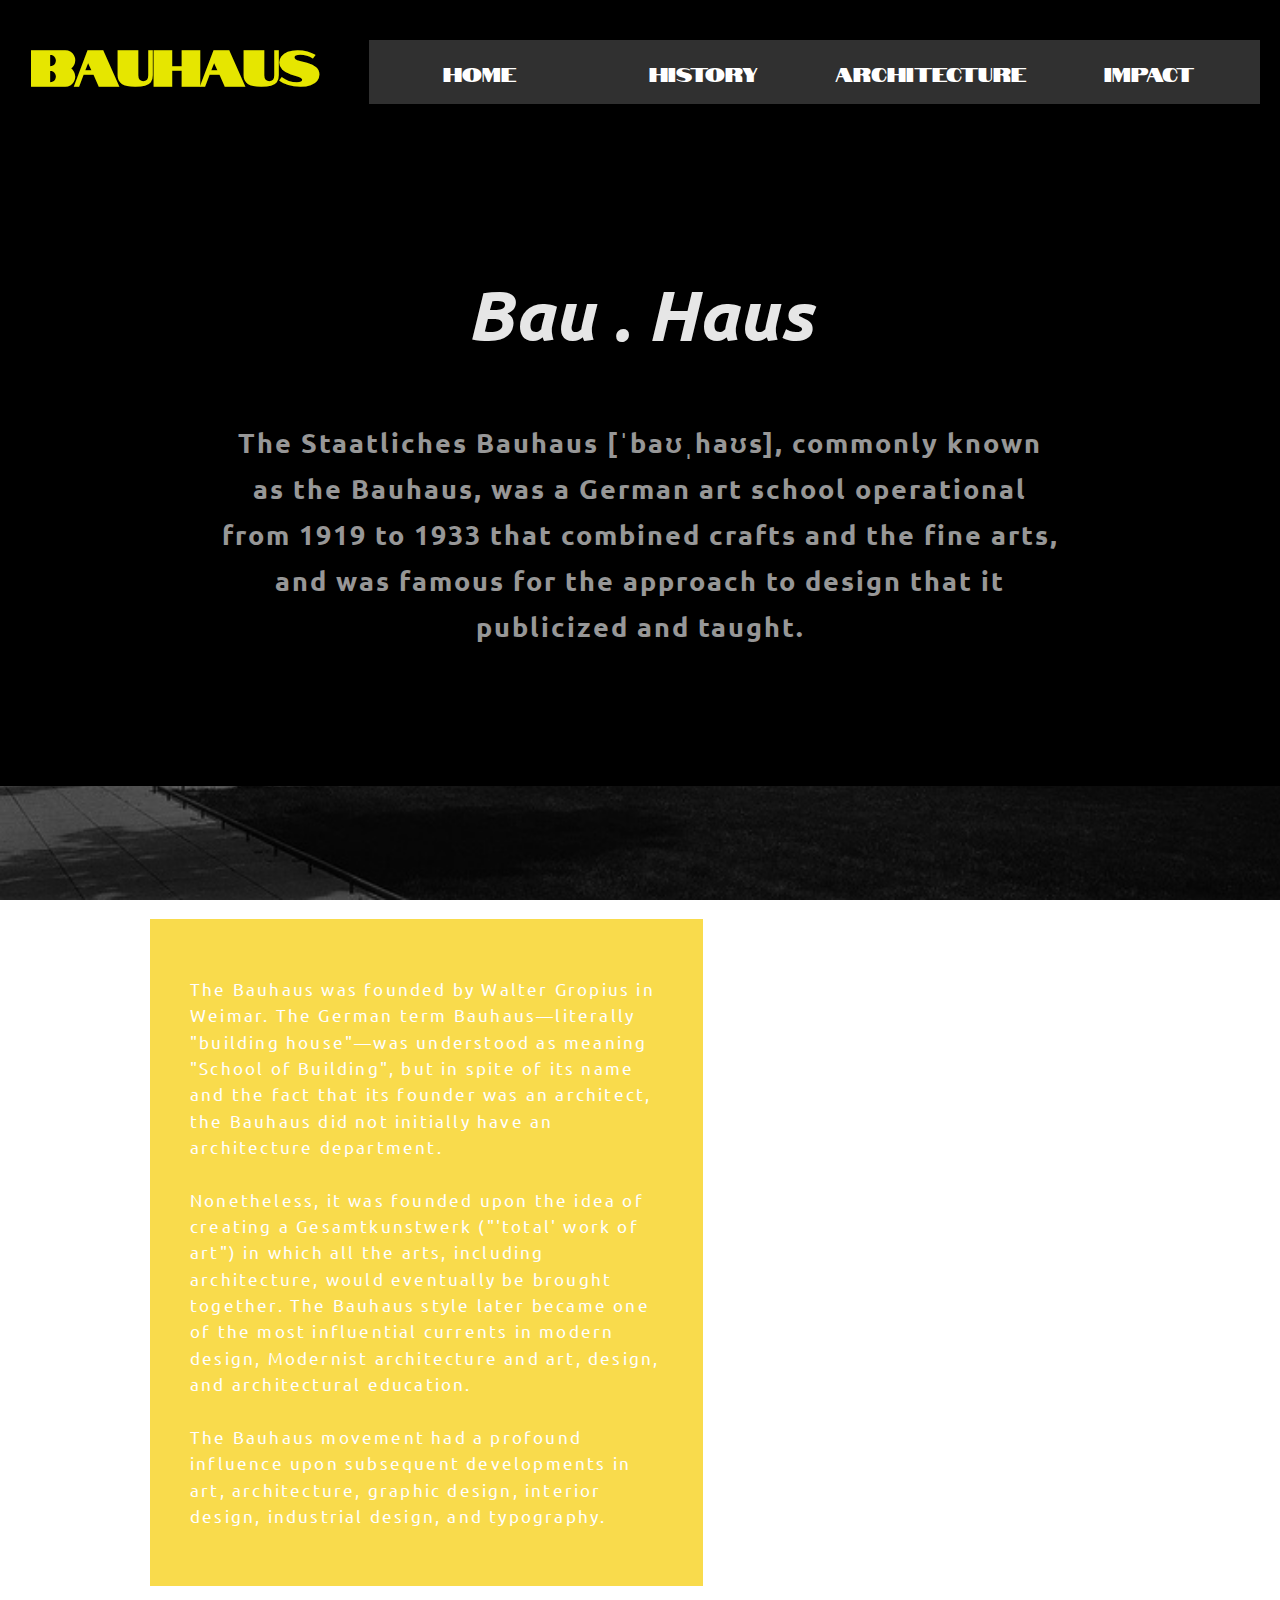
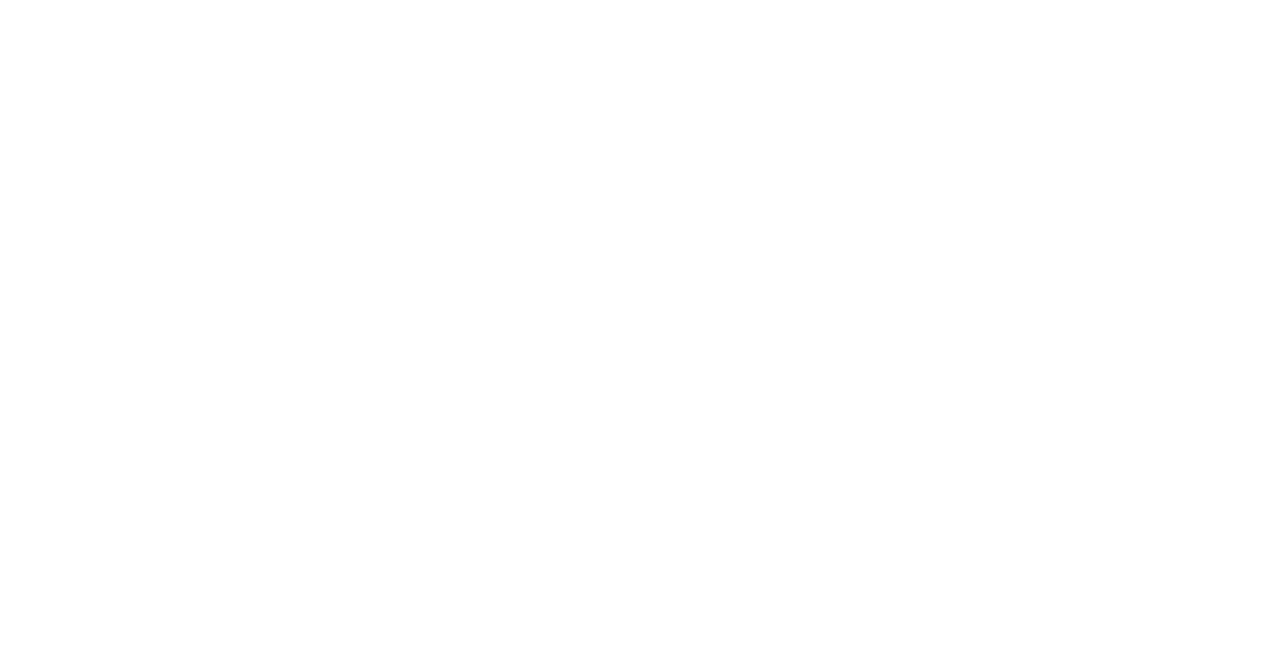
==== index.html @ 5b44b474 "story 11.11 2" ====
<!DOCTYPE html>
<html>
<head>

	<meta charset="utf-8">
	<meta http-equiv="X-UA-Compatible" content="IE=edge">
	<title>Bauhaus Design</title>
	<meta name="description" content="">

	<!-- Enable responsive layouts; tell browsers not to shrink pages to fit small screens -->
	<meta name="viewport" content="width=device-width, initial-scale=1">

	<!-- Load styles -->
	<!-- For production, combine all of the stylesheets -->
	<link rel="stylesheet" href="css/sitewide.css">

	<!-- Webfonts -->
	<link href="https://fonts.googleapis.com/css?family=Source+Sans+Pro" rel="stylesheet">
		<link href="https://fonts.googleapis.com/css?family=Barlow|Francois+One|Ubuntu|Notable&display=swap" rel="stylesheet">

</head>
<body class="homepage">
<!-- Change this classname for each page/type! -->

	<!-- Page content typically goes inside the container -->

	<div class="container">
		<div class="box box-title">
				<h3> Bauhaus</h3>
				<nav class="global-nav">
					<ul>
						<li>
							<a herf="indect.htmL">HOME</a>
						</li>
						<li>
							<a href="history.html">HISTORY</a>
						</li>
						<li>
							<a href="architecture.html">ARCHITECTURE</a>
						</li>
						<li>
							<a href="impact.html">IMPACT</a>
						</li>
					</ul>
				</nav>
			</div>

		<div class="box box-black">
			<h2> Bau . Haus</h2>
			<h4>The Staatliches Bauhaus [ˈbaʊˌhaʊs], commonly known as the Bauhaus, was a German art school operational from 1919 to 1933 that combined crafts and the fine arts, and was famous for the approach to design that it publicized and taught.</h4>
		</div>

		<div class="box box-home">
					<div class="sub">
						<div class="Bauhaus">
							<p>The Bauhaus was founded by Walter Gropius in Weimar. The German term Bauhaus—literally "building house"—was understood as meaning "School of Building", but in spite of its name and the fact that its founder was an architect, the Bauhaus did not initially have an architecture department. <br> <br> Nonetheless, it was founded upon the idea of creating a Gesamtkunstwerk ("'total' work of art") in which all the arts, including architecture, would eventually be brought together. The Bauhaus style later became one of the most influential currents in modern design, Modernist architecture and art, design, and architectural education.<br> <br> The Bauhaus movement had a profound influence upon subsequent developments in art, architecture, graphic design, interior design, industrial design, and typography.</p>
						</div>
					</div>
		</div>

	<!--	<h1>Page title here</h1>

		<p>This is the text.</p>
-->

	</div><!-- end container -->

</body>
</html>
---- css/sitewide.css ----
/* ------------------------------------------------------------ */
/* imports and utilities */

/* 3rd-party CSS files */
@import 'vendor/h5bp-head.css';
@import 'vendor/normalize.css';
@import 'vendor/h5bp-tail.css';

/* use a more intuitive box sizing model (http://is.gd/wNVjAo) */
* { -moz-box-sizing: border-box; -webkit-box-sizing: border-box; box-sizing: border-box; }

/* Scale down images and embedded videos so they don't overflow their parents */
img, object { max-width: 100%; }

/*	Development/layout aid. Remove the comments
	on this rule in order to draw boxes around DIVs
	and other elements used for layout. */
/*
div, main, article, section, aside, hgroup, header, footer, address, nav {
	border: 1px solid rgba(255,0,0,0.15) !important;
	background: rgba(255,0,0,0.05) !important;
}
*/


/* ------------------------------------------------------------ */
/* start project-specifc styles below this line */

body {
	font-family: "Source Sans Pro", "Helvetica Neue", Helvetica, Arial, sans-serif;
	line-height: 1.5em;
	color:000000;
}

h1{
	font-size: 60px;
	opacity: 90%;
	text-align: center;
	font-family: "Helvetica Neue", Helvetica;
}

h2{
	font-size: 70px;
	color:white;
	opacity: 90%;
	text-align: center;
	font-family: 'Ubuntu', sans-serif;
	font-style:italic;
}

h3{
	font-size: 50px;
	opacity: 90%;
	text-align: center;
	font-family: 'Notable', sans-serif;
}

h4{
	font-size: 27px;
	line-height:1.7em;
	font-family:'Ubuntu', sans-serif;
	text-align:center;
	letter-spacing: 2px;
	margin-left: 100px;
	margin-right: 100px;
}

p{
	font-size: 17px;
	line-height:1.55em;
	font-family:'Ubuntu', sans-serif;
	text-align:left;
	padding:20px;
	letter-spacing: 2.2px;
}


/*	Generally, you will only want one container element in
	the document, wrapping around the main content area.
	If you have more than one container, you are probably doing
	something wrong.
*/
.container {
	background-color:white;
}

.box-title{
	display:grid;
	grid-template-columns: auto auto;
	grid-template-rows:auto auto auto;
	background-color: #000000;
	font-family: 'Notable', sans-serif;
	color:yellow;
}

.box-title-history{
		display:grid;
		grid-template-columns: auto auto;
		grid-template-rows:auto auto auto;
		background-color: #000000;
		font-family: 'Notable', sans-serif;
		color:#11528F;
	}


.box-title-architecture{
			display:grid;
			grid-template-columns: auto auto;
			grid-template-rows:auto auto auto;
			background-color: #FFFFFF;
			font-family: 'Notable', sans-serif;
			color:#303030;
		}

.box-title-painting{
					display:grid;
					grid-template-columns: auto auto;
					grid-template-rows:auto auto auto;
					background-color: #000000;
					font-family: 'Notable', sans-serif;
					color:#BF4215;
				}

.box-black{
	background-color: #000000;
	grid-column-start: 1;
	grid-column-end: 3;
	grid-row:auto;
	padding-bottom: 0;
	display:grid;
	grid-row: 2/3;
	padding-top: 100px;
	padding-bottom: 100px;
	padding-left:120px;
	padding-right:120px;
	color:rgba(255, 255, 255, 0.6);
}

.box-home {
	background-image: url("../img/Bauhaus2.jpg");
	background-size:contain;
	background-repeat: no-repeat;
	background-attachment: fixed;
	grid-column-start: 1;
	grid-column-end: 3;
	grid-row: 3/3;
	background-size: cover;
}

.sub {
	display: grid;
	grid-template-columns: 1fr 1fr 1fr;
	grid-template-rows:0.2fr 1fr 1fr;
}

.Bauhaus{
	padding-top: 100px;
	display:grid;
	text-align: center;
	grid-row: 2/3;
	margin-left: 150px;
	margin-right: 150px;
	background-color: rgba(246, 204, 0, 0.7);
	color:white;
	text-align:left;
	padding:20px;
	letter-spacing: 2px;
	grid-column-start: 1;
	grid-column-end: 3;
}
.global-nav ul{
	padding:1em;
	display:flex;
	font-family: 'Notable', sans-serif;
	font-size: 20px;
}

.global-nav li{
	list-style-type: none;
	text-align: center;
	flex:3 1 300px;
	flex-wrap:wrap;
	min-width: 200px;
	font-family: 'Notable', sans-serif;
}

.global-nav a {
	background: #303030;
	color:#FFFFFF;
	text-decoration:none;
	display: block;
	padding:1em;
	font-family: 'Notable', sans-serif;
}
/* -----------------------HISTORY PAGE------------------------------------- */

.box-movement{
	background-image: url("../img/history.jpg");
	background-size:auto;
	background-repeat: no-repeat;
	background-position:top;
	background-attachment: fixed;
	padding-top: 70px;
	padding-bottom: 70px;
}

.movement{
	display:grid;
	text-align: center;
	margin-left: 150px;
	margin-right: 150px;
	background-color: rgba(17, 82, 143, 0.6);
	color:white;
	text-align:left;
	padding:70px;
	letter-spacing: 2px;
}


.weimar{
	padding-top:30px;
	padding-left: 150px;
	padding-right: 150px;
	color:black;
}

.photo_G{
	text-align: center;
	padding-bottom: 30px;
	padding-left: 150px;
	padding-right: 150px;
	border-bottom: 30px solid black;
}

.photo_D{
	text-align: center;
	padding-bottom: 30px;
	border-bottom: 30px solid black;
}

.photo_M{
	text-align: center;
	padding-bottom: 30px;
	border-bottom: 30px solid black;
}

.Dessau{
	padding-left: 150px;
	padding-right: 150px;
	color:black;
}

.Berlin{
	padding-left: 150px;
	padding-right: 150px;
	color:black;
}

/* ---------------------------ARCHITECTURE PAGE--------------------------------- */
.box-school{
	background-image: url("../img/school.jpg");
	background-repeat: no-repeat;
	background-attachment: fixed;
	background-size: cover;
	padding-top: 120px;
	padding-bottom: 700px;
	color:#1f1f1f;
}
.paragraph{
	margin-top: 350px;
	text-align: center;
	padding-left:100px;
	padding-right:100px;
	padding-top: 70px;
	padding-bottom: 70px;
	background-color: white;
	margin-left: 100px;
	margin-right: 100px;
	text-indent: 50px;
}
/* media query containing styles for larger screens */
@media (min-width: 720px) {

	/* container on larger screens */
	/*.container {
		width: 90%;
		max-width: 1200px;
		margin: 2em;
		margin-right: auto;
		margin-left: auto;
		padding: 2em;
		border: 1px solid #ddd;
	}

} /* end media query */
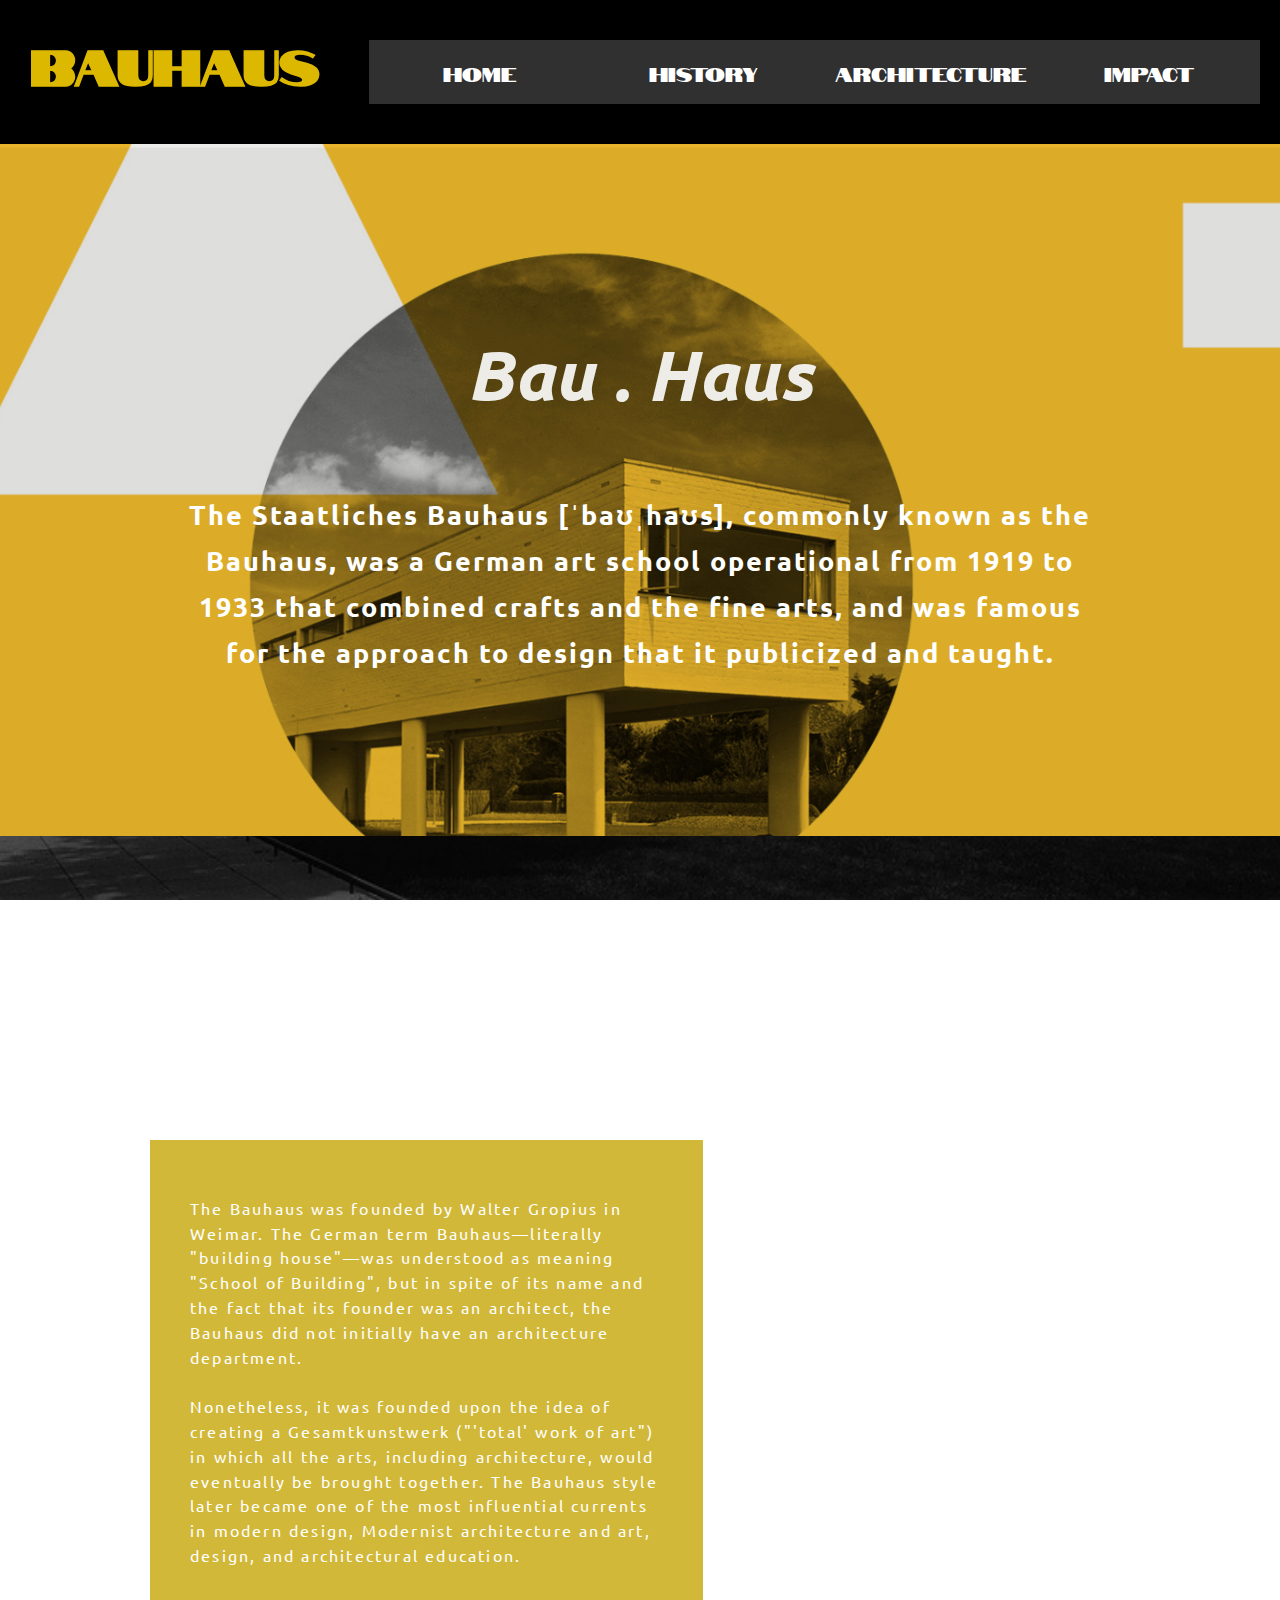
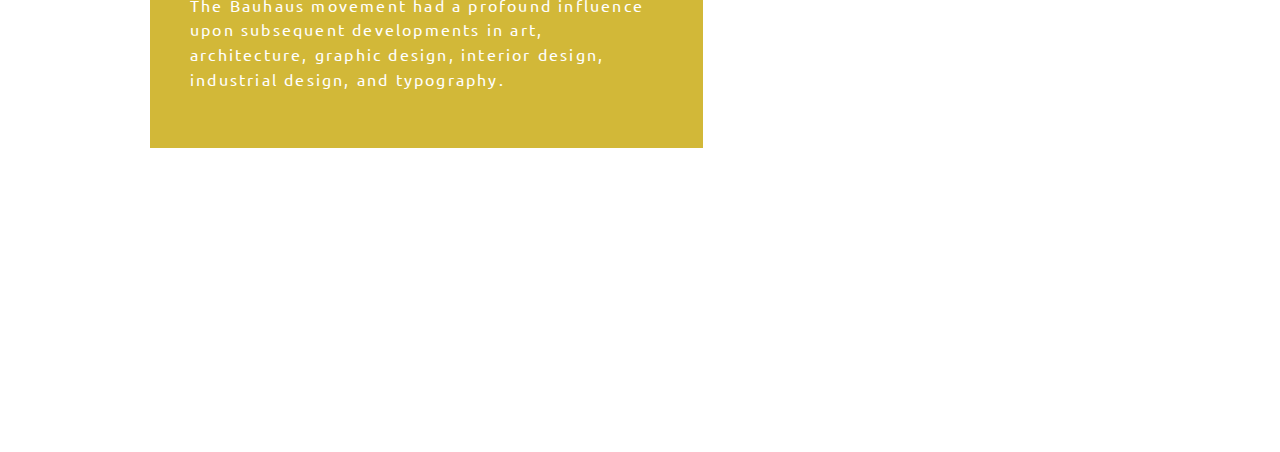
==== commit 154adbc0: "Add files via upload" ====
--- a/index.html
+++ b/index.html
@@ -46,8 +46,11 @@
 			</div>
 
 		<div class="box box-black">
+			<div class="words">
 			<h2> Bau . Haus</h2>
+			<br><br>
 			<h4>The Staatliches Bauhaus [ˈbaʊˌhaʊs], commonly known as the Bauhaus, was a German art school operational from 1919 to 1933 that combined crafts and the fine arts, and was famous for the approach to design that it publicized and taught.</h4>
+		</div>
 		</div>
 
 		<div class="box box-home">
--- a/css/sitewide.css
+++ b/css/sitewide.css
@@ -33,7 +33,7 @@
 }
 
 h1{
-	font-size: 60px;
+	font-size: 50px;
 	opacity: 90%;
 	text-align: center;
 	font-family: "Helvetica Neue", Helvetica;
@@ -66,7 +66,6 @@
 }
 
 p{
-	font-size: 17px;
 	line-height:1.55em;
 	font-family:'Ubuntu', sans-serif;
 	text-align:left;
@@ -90,7 +89,7 @@
 	grid-template-rows:auto auto auto;
 	background-color: #000000;
 	font-family: 'Notable', sans-serif;
-	color:yellow;
+	color:#F6CC00;
 }
 
 .box-title-history{
@@ -112,7 +111,7 @@
 			color:#303030;
 		}
 
-.box-title-painting{
+.box-title-impact{
 					display:grid;
 					grid-template-columns: auto auto;
 					grid-template-rows:auto auto auto;
@@ -121,6 +120,34 @@
 					color:#BF4215;
 				}
 
+
+
+.global-nav ul{
+					padding:1em;
+					display:flex;
+					font-family: 'Notable', sans-serif;
+					font-size: 20px;
+				}
+
+.global-nav li{
+					list-style-type: none;
+					text-align: center;
+					flex:3 1 300px;
+					flex-wrap:wrap;
+					min-width: 200px;
+					font-family: 'Notable', sans-serif;
+				}
+
+.global-nav a {
+					background: #303030;
+					color:#FFFFFF;
+					text-decoration:none;
+					display: block;
+					padding:1em;
+					font-family: 'Notable', sans-serif;
+				}
+/* -----------------------HOME PAGE------------------------------------- */
+
 .box-black{
 	background-color: #000000;
 	grid-column-start: 1;
@@ -133,7 +160,17 @@
 	padding-bottom: 100px;
 	padding-left:120px;
 	padding-right:120px;
-	color:rgba(255, 255, 255, 0.6);
+	color:rgba(255, 255, 255);
+	background-image: url("../img/yellow2.jpg");
+	background-size:cover;
+	background-repeat: no-repeat;
+	background-position: center;
+}
+
+.words{
+	padding:30px;
+	margin:30px;
+
 }
 
 .box-home {
@@ -150,7 +187,7 @@
 .sub {
 	display: grid;
 	grid-template-columns: 1fr 1fr 1fr;
-	grid-template-rows:0.2fr 1fr 1fr;
+	grid-template-rows:0.5fr 1fr 0.5fr;
 }
 
 .Bauhaus{
@@ -160,7 +197,7 @@
 	grid-row: 2/3;
 	margin-left: 150px;
 	margin-right: 150px;
-	background-color: rgba(246, 204, 0, 0.7);
+	background-color: rgba(199, 166, 6, 0.8);
 	color:white;
 	text-align:left;
 	padding:20px;
@@ -168,30 +205,7 @@
 	grid-column-start: 1;
 	grid-column-end: 3;
 }
-.global-nav ul{
-	padding:1em;
-	display:flex;
-	font-family: 'Notable', sans-serif;
-	font-size: 20px;
-}
-
-.global-nav li{
-	list-style-type: none;
-	text-align: center;
-	flex:3 1 300px;
-	flex-wrap:wrap;
-	min-width: 200px;
-	font-family: 'Notable', sans-serif;
-}
-
-.global-nav a {
-	background: #303030;
-	color:#FFFFFF;
-	text-decoration:none;
-	display: block;
-	padding:1em;
-	font-family: 'Notable', sans-serif;
-}
+
 /* -----------------------HISTORY PAGE------------------------------------- */
 
 .box-movement{
@@ -229,21 +243,25 @@
 	padding-bottom: 30px;
 	padding-left: 150px;
 	padding-right: 150px;
-	border-bottom: 30px solid black;
 }
 
 .photo_D{
 	text-align: center;
 	padding-bottom: 30px;
-	border-bottom: 30px solid black;
+	margin-bottom: 70px;
 }
 
 .photo_M{
 	text-align: center;
 	padding-bottom: 30px;
-	border-bottom: 30px solid black;
-}
-
+}
+.angle{
+	border-top: 70px solid #11528F;
+	border-bottom:70px solid #11528F;
+	border-left:70px solid #11528F;
+	border-right:70px solid #11528F;
+	text-align:center;
+}
 .Dessau{
 	padding-left: 150px;
 	padding-right: 150px;
@@ -260,10 +278,10 @@
 .box-school{
 	background-image: url("../img/school.jpg");
 	background-repeat: no-repeat;
-	background-attachment: fixed;
+	background-attachment:fixed;
 	background-size: cover;
 	padding-top: 120px;
-	padding-bottom: 700px;
+	padding-bottom: 900px;
 	color:#1f1f1f;
 }
 .paragraph{
@@ -278,6 +296,187 @@
 	margin-right: 100px;
 	text-indent: 50px;
 }
+
+.box-more{
+	display: grid;
+	grid-template-columns: 1fr 1fr;
+	grid-template-rows: 1fr 1fr;
+	padding-left:100px;
+	padding-right:100px;
+	padding-top: 40px;
+	padding-bottom:40px;
+	grid-gap:20px;
+	background-color: #303030;
+	color:white;
+
+}
+
+.photo_wei2{
+	grid-column:2/2;
+	grid-row:1/1;
+	background-color:white;
+	padding:40px;
+	padding-top: 70px;
+}
+
+.para{
+	grid-column: 2/2;
+	grid-row: 2/2;
+}
+
+.photo_100{
+	grid-column: 1/1;
+	grid-row: 2/2;
+	background-color:white;
+	align-content: center;
+	padding:40px;
+	padding-top: 70px;
+}
+.para2{
+		grid-column:1/1;
+		grid-row: 1/1;
+}
+.quote{
+	color:white;
+}
+
+blockquote{
+  font-size: 30px;
+  background: #303030;
+  margin: .5em 10px;
+  padding: 0 10px;
+  quotes: "\201C""\201D""\2018""\2019";
+  padding: 10px 20px;
+  line-height: 1.4;
+}
+
+blockquote:before {
+  content: open-quote;
+  display: inline;
+  height: 0;
+  line-height: 0;
+  left: -10px;
+  position: relative;
+  top: 30px;
+  color: white;
+  font-size: 3em;
+}
+
+h4{
+	margin:0;
+}
+
+
+
+/* ---------------------------IMPACT PAGE--------------------------------- */
+
+.box-summary{
+	padding-top: 300px;
+	padding: 50px;
+	grid-template-rows:auto auto;
+	background-image: url("../img/pink3.gif");
+	background-repeat: no-repeat;
+	background-attachment:fixed;
+	background-size: cover;
+	padding-bottom: 100px;
+}
+.summary{
+	background-color: rgba(0,0,0,0.3);
+	color:white;
+	padding-top:50px;
+	padding-bottom: 50px;
+	padding-left: 100px;
+	padding-right: 100px;
+	margin-left: 300px;
+	margin-right: 300px;
+	margin-bottom: 70px;
+	margin-top: 70px;
+	font-size: 22px;
+}
+
+.box-education{
+	margin-top: 50px;
+	margin-left: 200px;
+	margin-right: 200px;
+}
+
+.grid2{
+	display:grid;
+	grid-template-columns: 1fr 1fr;
+	grid-template-rows: 1fr;
+}
+
+.walter{
+	grid-column: 2/2;
+	grid-row: 1/1;
+}
+
+.photo_wei{
+	grid-column: 1/1;
+	grid-row: 1/1;
+}
+
+
+.box-furniture{
+	margin-top: 100px;
+	margin-left: 40px;
+	margin-right:40px;
+}
+.grid{
+	margin-top: 20px;
+	display:grid;
+	grid-template-columns: 1fr 1fr;
+	grid-template-rows: 1fr 1fr;
+	padding-left:100px;
+	padding-right:100px;
+	padding-bottom: 70px;
+}
+
+.photo_Barcelona{
+	grid-column: 2/2;
+	padding-top: 30px;
+	grid-row: 1/1;
+}
+
+.contribution{
+	grid-column: 1/1;
+	grid-row: 1/1;
+}
+
+.As{
+	grid-column: 2/2;
+	grid-row: 2/2;
+}
+
+.photo_archive{
+	grid-column: 1/1;
+	grid-row: 2/2;
+}
+
+.box-2019{
+	grid-template-rows:auto auto;
+	background-image: url("../img/book.gif");
+	background-repeat: no-repeat;
+	background-attachment:fixed;
+	background-size: cover;
+	margin-top: 50px;
+	margin-bottom: 50px;
+	grid-template-columns: 1fr 1fr;
+	display:grid;
+}
+
+.physical{
+	grid-column: 1/1;
+	padding-left: 30px;
+	background-color: white;
+	margin-top: 60px;
+	margin-left: 70px;
+	margin-right: 100px;
+	margin-bottom: 60px;
+	padding:30px;
+}
+
+
 /* media query containing styles for larger screens */
 @media (min-width: 720px) {
 
